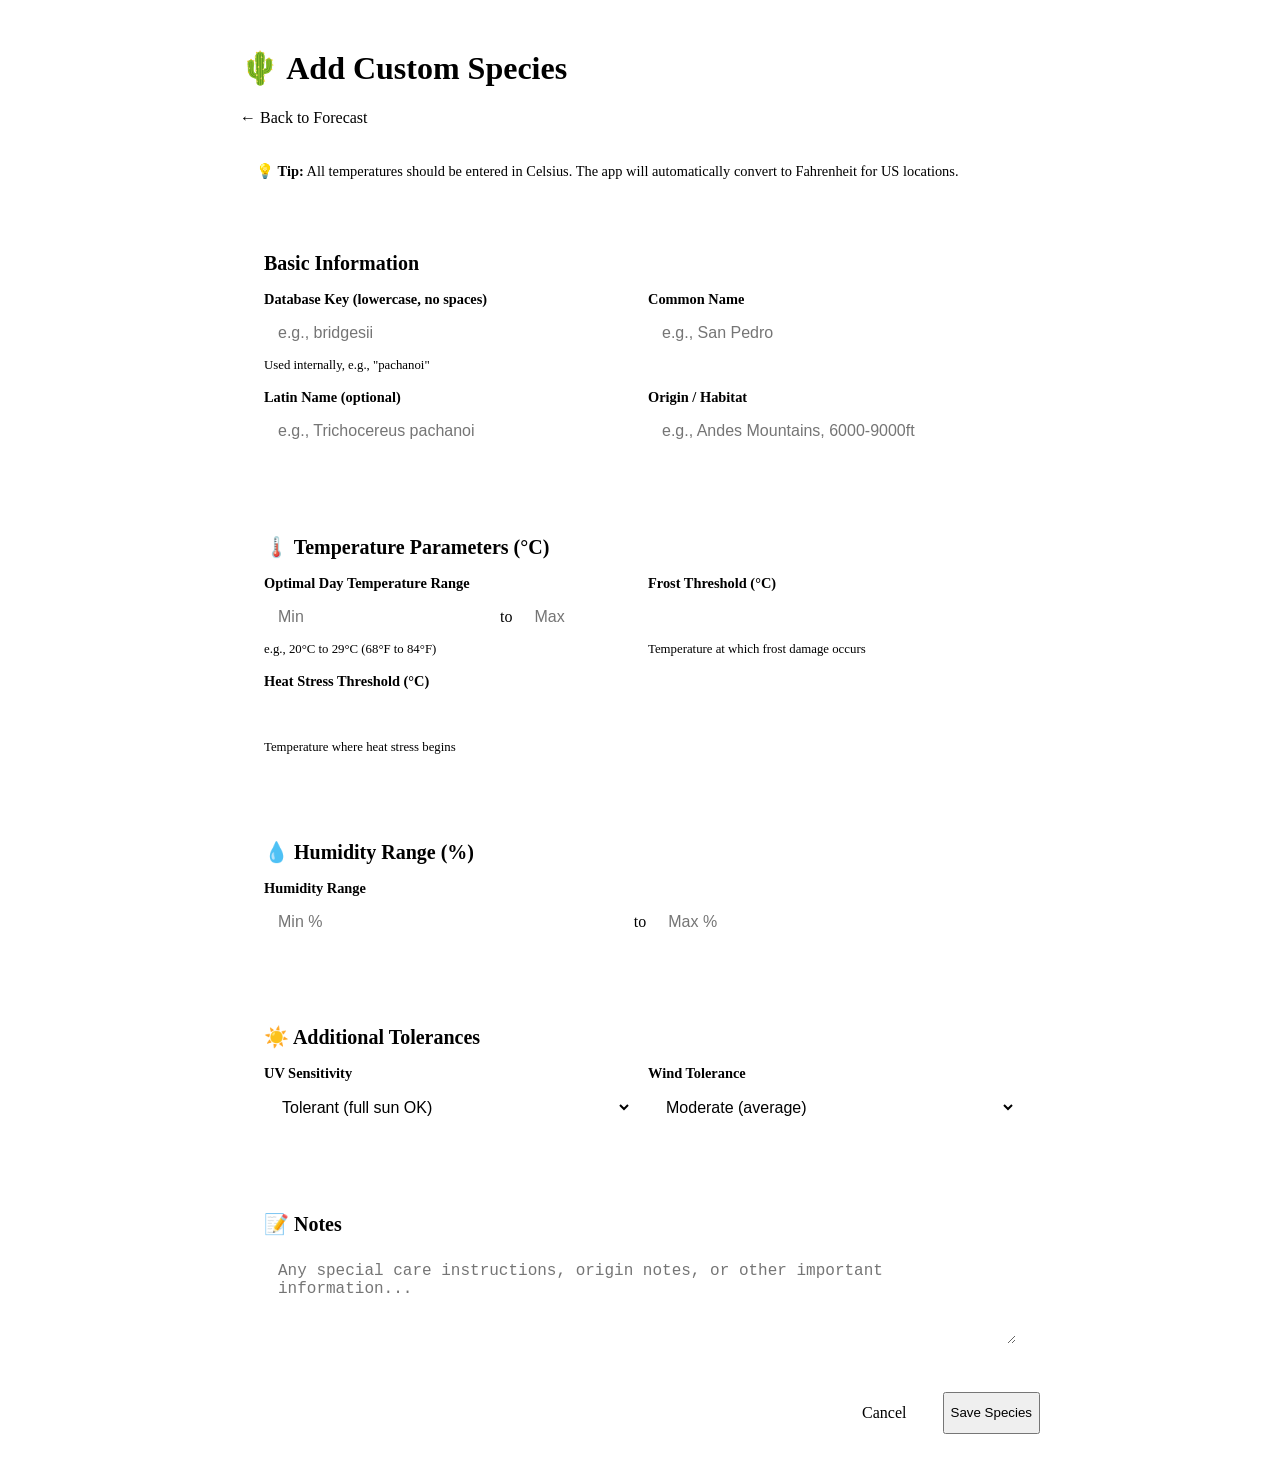
==== web/templates/add_species.html @ 395b9148 "ttttt" ====
<!DOCTYPE html>
<html lang="en">
<head>
    <meta charset="UTF-8">
    <meta name="viewport" content="width=device-width, initial-scale=1.0">
    <title>Add Custom Species - Cactus Weather Advisor</title>
    <link rel="stylesheet" href="{{ url_for('static', filename='css/style.css') }}">
    <style>
        .form-container {
            max-width: 800px;
            margin: 0 auto;
            padding: 20px;
        }
        .form-section {
            background: var(--surface);
            border-radius: 12px;
            padding: 24px;
            margin-bottom: 20px;
            border: 1px solid var(--border);
        }
        .form-section h2 {
            margin-bottom: 16px;
            color: var(--hunter-green);
            font-size: 1.25rem;
        }
        .form-grid {
            display: grid;
            grid-template-columns: repeat(auto-fit, minmax(250px, 1fr));
            gap: 16px;
        }
        .form-group {
            display: flex;
            flex-direction: column;
            gap: 6px;
        }
        .form-group label {
            font-weight: 600;
            color: var(--evergreen);
            font-size: 0.9rem;
        }
        .form-group input,
        .form-group textarea,
        .form-group select {
            padding: 10px 14px;
            border: 2px solid var(--border);
            border-radius: 8px;
            font-size: 1rem;
            background: var(--bg);
        }
        .form-group input:focus,
        .form-group textarea:focus,
        .form-group select:focus {
            outline: none;
            border-color: var(--fern);
        }
        .form-group small {
            color: var(--text-secondary);
            font-size: 0.8rem;
        }
        .temp-range {
            display: flex;
            gap: 8px;
            align-items: center;
        }
        .temp-range input {
            flex: 1;
        }
        .temp-range span {
            color: var(--text-secondary);
        }
        .checkbox-group {
            display: flex;
            align-items: center;
            gap: 8px;
        }
        .checkbox-group input[type="checkbox"] {
            width: 20px;
            height: 20px;
        }
        .form-actions {
            display: flex;
            gap: 12px;
            justify-content: flex-end;
            margin-top: 24px;
        }
        .btn-secondary {
            background: var(--bg);
            color: var(--hunter-green);
            border: 2px solid var(--border);
        }
        .btn-secondary:hover {
            background: var(--border);
        }
        .help-text {
            background: var(--lime-cream);
            padding: 12px 16px;
            border-radius: 8px;
            margin-bottom: 20px;
            font-size: 0.9rem;
        }
    </style>
</head>
<body>
    <div class="form-container">
        <header class="app-header" style="margin-bottom: 24px;">
            <h1>🌵 Add Custom Species</h1>
            <a href="/" style="color: var(--fern); text-decoration: none;">← Back to Forecast</a>
        </header>

        <div class="help-text">
            💡 <strong>Tip:</strong> All temperatures should be entered in Celsius. The app will automatically convert to Fahrenheit for US locations.
        </div>

        <form id="species-form">
            <div class="form-section">
                <h2>Basic Information</h2>
                <div class="form-grid">
                    <div class="form-group">
                        <label for="key">Database Key (lowercase, no spaces)</label>
                        <input type="text" id="key" name="key" placeholder="e.g., bridgesii" required>
                        <small>Used internally, e.g., "pachanoi"</small>
                    </div>
                    <div class="form-group">
                        <label for="common_name">Common Name</label>
                        <input type="text" id="common_name" name="common_name" placeholder="e.g., San Pedro" required>
                    </div>
                    <div class="form-group">
                        <label for="latin_name">Latin Name (optional)</label>
                        <input type="text" id="latin_name" name="latin_name" placeholder="e.g., Trichocereus pachanoi">
                    </div>
                    <div class="form-group">
                        <label for="origin">Origin / Habitat</label>
                        <input type="text" id="origin" name="origin" placeholder="e.g., Andes Mountains, 6000-9000ft">
                    </div>
                </div>
            </div>

            <div class="form-section">
                <h2>🌡️ Temperature Parameters (°C)</h2>
                <div class="form-grid">
                    <div class="form-group">
                        <label>Optimal Day Temperature Range</label>
                        <div class="temp-range">
                            <input type="number" id="temp_optimal_day_min" name="temp_optimal_day_min" placeholder="Min" step="0.1" required>
                            <span>to</span>
                            <input type="number" id="temp_optimal_day_max" name="temp_optimal_day_max" placeholder="Max" step="0.1" required>
                        </div>
                        <small>e.g., 20°C to 29°C (68°F to 84°F)</small>
                    </div>
                    <div class="form-group">
                        <label for="frost_threshold">Frost Threshold (°C)</label>
                        <input type="number" id="frost_threshold" name="frost_threshold" step="0.1" required>
                        <small>Temperature at which frost damage occurs</small>
                    </div>
                    <div class="form-group">
                        <label for="heat_stress">Heat Stress Threshold (°C)</label>
                        <input type="number" id="heat_stress" name="heat_stress" step="0.1" required>
                        <small>Temperature where heat stress begins</small>
                    </div>
                </div>
            </div>

            <div class="form-section">
                <h2>💧 Humidity Range (%)</h2>
                <div class="form-grid">
                    <div class="form-group">
                        <label>Humidity Range</label>
                        <div class="temp-range">
                            <input type="number" id="humidity_min" name="humidity_min" placeholder="Min %" min="0" max="100" required>
                            <span>to</span>
                            <input type="number" id="humidity_max" name="humidity_max" placeholder="Max %" min="0" max="100" required>
                        </div>
                    </div>
                </div>
            </div>

            <div class="form-section">
                <h2>☀️ Additional Tolerances</h2>
                <div class="form-grid">
                    <div class="form-group">
                        <label>UV Sensitivity</label>
                        <select id="uv_sensitive" name="uv_sensitive">
                            <option value="false">Tolerant (full sun OK)</option>
                            <option value="true">Sensitive (needs shade)</option>
                        </select>
                    </div>
                    <div class="form-group">
                        <label>Wind Tolerance</label>
                        <select id="wind_tolerance" name="wind_tolerance">
                            <option value="high">High (dwarf/ground-hugging)</option>
                            <option value="moderate" selected>Moderate (average)</option>
                            <option value="low">Low (tall/thin, prone to tipping)</option>
                        </select>
                    </div>
                </div>
            </div>

            <div class="form-section">
                <h2>📝 Notes</h2>
                <div class="form-group">
                    <textarea id="notes" name="notes" rows="4" placeholder="Any special care instructions, origin notes, or other important information..."></textarea>
                </div>
            </div>

            <div class="form-actions">
                <a href="/" class="btn-secondary" style="padding: 12px 24px; border-radius: 10px; text-decoration: none;">Cancel</a>
                <button type="submit">Save Species</button>
            </div>
        </form>

        <div id="message" style="margin-top: 20px; padding: 16px; border-radius: 8px; display: none;"></div>
    </div>

    <script>
        document.getElementById('species-form').addEventListener('submit', async (e) => {
            e.preventDefault();
            
            const formData = new FormData(e.target);
            const data = Object.fromEntries(formData);
            
            // Convert numeric fields
            data.temp_optimal_day_min = parseFloat(data.temp_optimal_day_min);
            data.temp_optimal_day_max = parseFloat(data.temp_optimal_day_max);
            data.frost_threshold = parseFloat(data.frost_threshold);
            data.heat_stress = parseFloat(data.heat_stress);
            data.humidity_min = parseInt(data.humidity_min);
            data.humidity_max = parseInt(data.humidity_max);
            data.uv_sensitive = data.uv_sensitive === 'true';
            
            try {
                const resp = await fetch('/api/species', {
                    method: 'POST',
                    headers: { 'Content-Type': 'application/json' },
                    body: JSON.stringify(data)
                });
                
                const result = await resp.json();
                const msgDiv = document.getElementById('message');
                
                if (resp.ok) {
                    msgDiv.style.background = '#dcfce7';
                    msgDiv.style.color = '#15803d';
                    msgDiv.textContent = '✓ Species added successfully! Redirecting...';
                    msgDiv.style.display = 'block';
                    setTimeout(() => window.location.href = '/', 1500);
                } else {
                    msgDiv.style.background = '#fee2e2';
                    msgDiv.style.color = '#991b1b';
                    msgDiv.textContent = '✗ Error: ' + result.error;
                    msgDiv.style.display = 'block';
                }
            } catch (err) {
                const msgDiv = document.getElementById('message');
                msgDiv.style.background = '#fee2e2';
                msgDiv.style.color = '#991b1b';
                msgDiv.textContent = '✗ Network error: ' + err.message;
                msgDiv.style.display = 'block';
            }
        });
    </script>
</body>
</html>
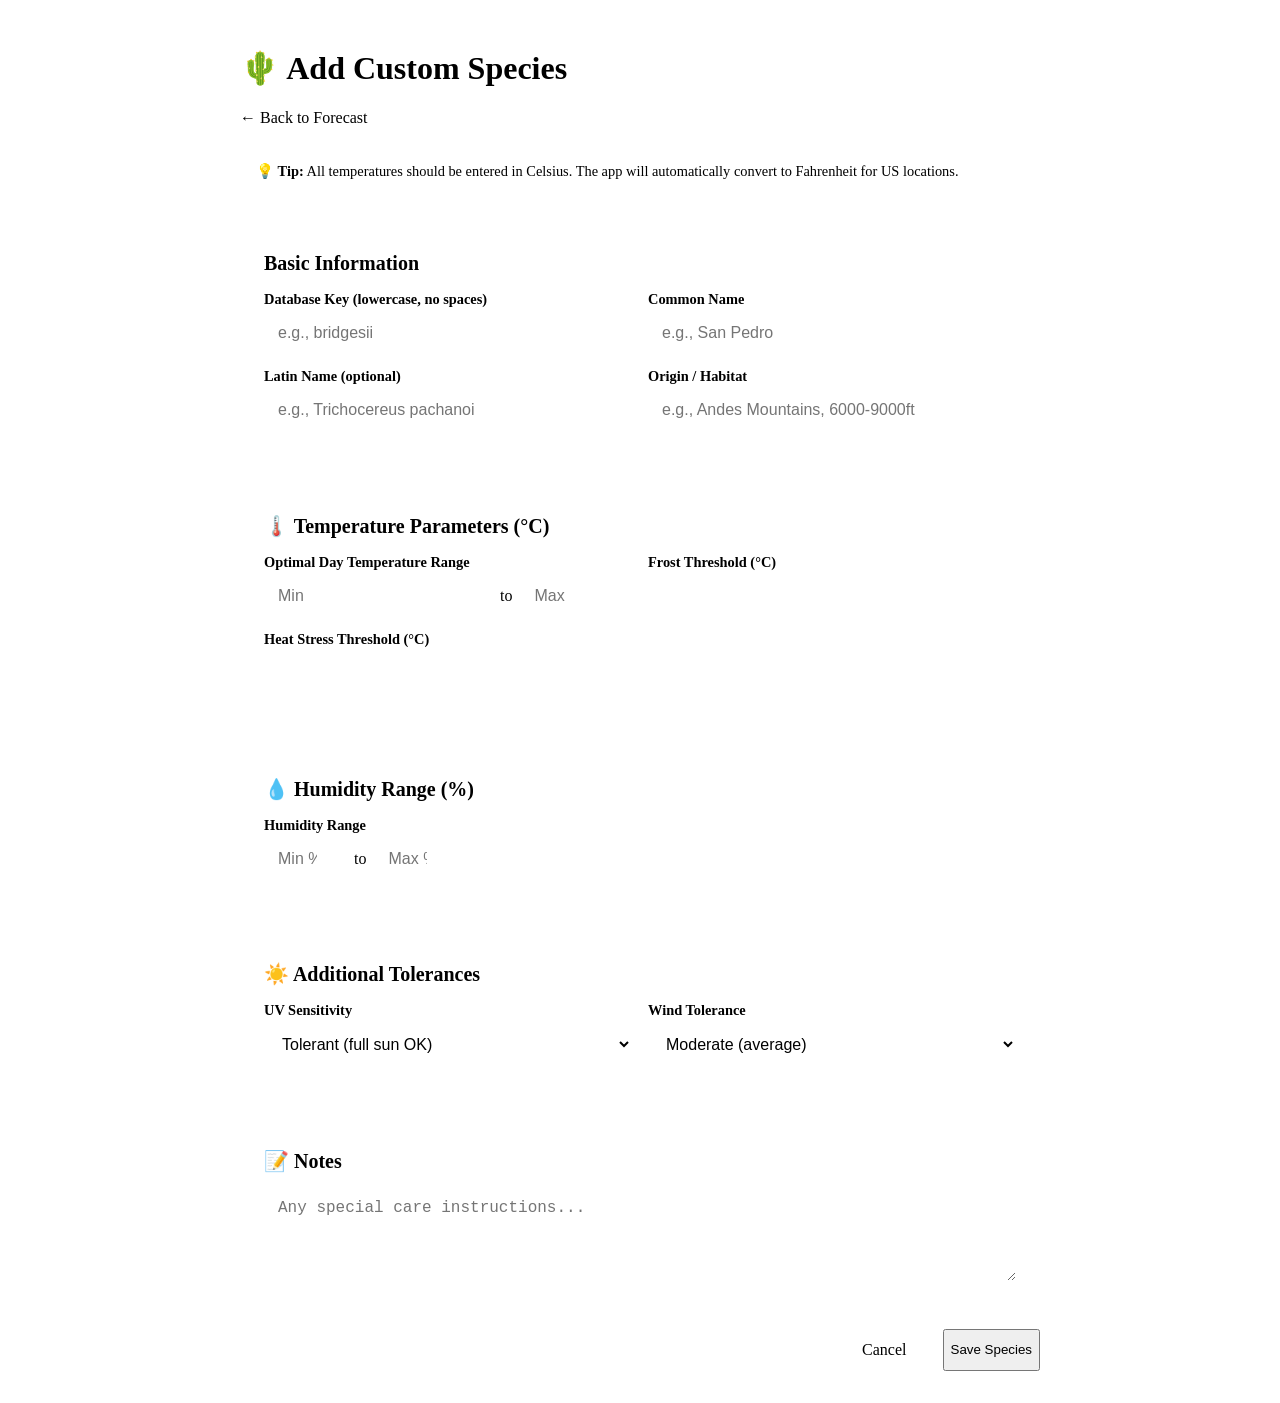
==== commit 25d3194f: "hopefully sorted" ====
--- a/web/templates/add_species.html
+++ b/web/templates/add_species.html
@@ -6,98 +6,18 @@
     <title>Add Custom Species - Cactus Weather Advisor</title>
     <link rel="stylesheet" href="{{ url_for('static', filename='css/style.css') }}">
     <style>
-        .form-container {
-            max-width: 800px;
-            margin: 0 auto;
-            padding: 20px;
-        }
-        .form-section {
-            background: var(--surface);
-            border-radius: 12px;
-            padding: 24px;
-            margin-bottom: 20px;
-            border: 1px solid var(--border);
-        }
-        .form-section h2 {
-            margin-bottom: 16px;
-            color: var(--hunter-green);
-            font-size: 1.25rem;
-        }
-        .form-grid {
-            display: grid;
-            grid-template-columns: repeat(auto-fit, minmax(250px, 1fr));
-            gap: 16px;
-        }
-        .form-group {
-            display: flex;
-            flex-direction: column;
-            gap: 6px;
-        }
-        .form-group label {
-            font-weight: 600;
-            color: var(--evergreen);
-            font-size: 0.9rem;
-        }
-        .form-group input,
-        .form-group textarea,
-        .form-group select {
-            padding: 10px 14px;
-            border: 2px solid var(--border);
-            border-radius: 8px;
-            font-size: 1rem;
-            background: var(--bg);
-        }
-        .form-group input:focus,
-        .form-group textarea:focus,
-        .form-group select:focus {
-            outline: none;
-            border-color: var(--fern);
-        }
-        .form-group small {
-            color: var(--text-secondary);
-            font-size: 0.8rem;
-        }
-        .temp-range {
-            display: flex;
-            gap: 8px;
-            align-items: center;
-        }
-        .temp-range input {
-            flex: 1;
-        }
-        .temp-range span {
-            color: var(--text-secondary);
-        }
-        .checkbox-group {
-            display: flex;
-            align-items: center;
-            gap: 8px;
-        }
-        .checkbox-group input[type="checkbox"] {
-            width: 20px;
-            height: 20px;
-        }
-        .form-actions {
-            display: flex;
-            gap: 12px;
-            justify-content: flex-end;
-            margin-top: 24px;
-        }
-        .btn-secondary {
-            background: var(--bg);
-            color: var(--hunter-green);
-            border: 2px solid var(--border);
-        }
-        .btn-secondary:hover {
-            background: var(--border);
-        }
-        .help-text {
-            background: var(--lime-cream);
-            padding: 12px 16px;
-            border-radius: 8px;
-            margin-bottom: 20px;
-            font-size: 0.9rem;
-        }
+        .form-container { max-width: 800px; margin: 0 auto; padding: 20px; }
+        .form-section { background: var(--surface); border-radius: 12px; padding: 24px; margin-bottom: 20px; border: 1px solid var(--border); }
+        .form-section h2 { margin-bottom: 16px; color: var(--hunter-green); font-size: 1.25rem; }
+        .form-grid { display: grid; grid-template-columns: repeat(auto-fit, minmax(250px, 1fr)); gap: 16px; }
+        .form-group { display: flex; flex-direction: column; gap: 6px; }
+        .form-group label { font-weight: 600; color: var(--evergreen); font-size: 0.9rem; }
+        .form-group input, .form-group textarea, .form-group select { padding: 10px 14px; border: 2px solid var(--border); border-radius: 8px; font-size: 1rem; background: var(--bg); }
+        .form-group input:focus, .form-group textarea:focus, .form-group select:focus { outline: none; border-color: var(--fern); }
+        .temp-range { display: flex; gap: 8px; align-items: center; }
+        .form-actions { display: flex; gap: 12px; justify-content: flex-end; margin-top: 24px; }
+        .btn-secondary { background: var(--bg); color: var(--hunter-green); border: 2px solid var(--border); padding: 12px 24px; border-radius: 10px; text-decoration: none; }
+        .help-text { background: var(--lime-cream); padding: 12px 16px; border-radius: 8px; margin-bottom: 20px; font-size: 0.9rem; }
     </style>
 </head>
 <body>
@@ -106,35 +26,31 @@
             <h1>🌵 Add Custom Species</h1>
             <a href="/" style="color: var(--fern); text-decoration: none;">← Back to Forecast</a>
         </header>
-
-        <div class="help-text">
-            💡 <strong>Tip:</strong> All temperatures should be entered in Celsius. The app will automatically convert to Fahrenheit for US locations.
-        </div>
-
+        <div class="help-text">💡 <strong>Tip:</strong> All temperatures should be entered in Celsius. The app will automatically convert to Fahrenheit for US locations.</div>
+        
         <form id="species-form">
             <div class="form-section">
                 <h2>Basic Information</h2>
                 <div class="form-grid">
                     <div class="form-group">
-                        <label for="key">Database Key (lowercase, no spaces)</label>
+                        <label>Database Key (lowercase, no spaces)</label>
                         <input type="text" id="key" name="key" placeholder="e.g., bridgesii" required>
-                        <small>Used internally, e.g., "pachanoi"</small>
                     </div>
                     <div class="form-group">
-                        <label for="common_name">Common Name</label>
+                        <label>Common Name</label>
                         <input type="text" id="common_name" name="common_name" placeholder="e.g., San Pedro" required>
                     </div>
                     <div class="form-group">
-                        <label for="latin_name">Latin Name (optional)</label>
+                        <label>Latin Name (optional)</label>
                         <input type="text" id="latin_name" name="latin_name" placeholder="e.g., Trichocereus pachanoi">
                     </div>
                     <div class="form-group">
-                        <label for="origin">Origin / Habitat</label>
+                        <label>Origin / Habitat</label>
                         <input type="text" id="origin" name="origin" placeholder="e.g., Andes Mountains, 6000-9000ft">
                     </div>
                 </div>
             </div>
-
+            
             <div class="form-section">
                 <h2>🌡️ Temperature Parameters (°C)</h2>
                 <div class="form-grid">
@@ -145,21 +61,18 @@
                             <span>to</span>
                             <input type="number" id="temp_optimal_day_max" name="temp_optimal_day_max" placeholder="Max" step="0.1" required>
                         </div>
-                        <small>e.g., 20°C to 29°C (68°F to 84°F)</small>
                     </div>
                     <div class="form-group">
-                        <label for="frost_threshold">Frost Threshold (°C)</label>
+                        <label>Frost Threshold (°C)</label>
                         <input type="number" id="frost_threshold" name="frost_threshold" step="0.1" required>
-                        <small>Temperature at which frost damage occurs</small>
                     </div>
                     <div class="form-group">
-                        <label for="heat_stress">Heat Stress Threshold (°C)</label>
+                        <label>Heat Stress Threshold (°C)</label>
                         <input type="number" id="heat_stress" name="heat_stress" step="0.1" required>
-                        <small>Temperature where heat stress begins</small>
                     </div>
                 </div>
             </div>
-
+            
             <div class="form-section">
                 <h2>💧 Humidity Range (%)</h2>
                 <div class="form-grid">
@@ -173,7 +86,7 @@
                     </div>
                 </div>
             </div>
-
+            
             <div class="form-section">
                 <h2>☀️ Additional Tolerances</h2>
                 <div class="form-grid">
@@ -194,68 +107,30 @@
                     </div>
                 </div>
             </div>
-
+            
             <div class="form-section">
                 <h2>📝 Notes</h2>
                 <div class="form-group">
-                    <textarea id="notes" name="notes" rows="4" placeholder="Any special care instructions, origin notes, or other important information..."></textarea>
+                    <textarea id="notes" name="notes" rows="4" placeholder="Any special care instructions..."></textarea>
                 </div>
             </div>
-
+            
             <div class="form-actions">
-                <a href="/" class="btn-secondary" style="padding: 12px 24px; border-radius: 10px; text-decoration: none;">Cancel</a>
+                <a href="/" class="btn-secondary">Cancel</a>
                 <button type="submit">Save Species</button>
             </div>
         </form>
-
         <div id="message" style="margin-top: 20px; padding: 16px; border-radius: 8px; display: none;"></div>
     </div>
-
+    
     <script>
         document.getElementById('species-form').addEventListener('submit', async (e) => {
             e.preventDefault();
-            
-            const formData = new FormData(e.target);
-            const data = Object.fromEntries(formData);
-            
-            // Convert numeric fields
-            data.temp_optimal_day_min = parseFloat(data.temp_optimal_day_min);
-            data.temp_optimal_day_max = parseFloat(data.temp_optimal_day_max);
-            data.frost_threshold = parseFloat(data.frost_threshold);
-            data.heat_stress = parseFloat(data.heat_stress);
-            data.humidity_min = parseInt(data.humidity_min);
-            data.humidity_max = parseInt(data.humidity_max);
-            data.uv_sensitive = data.uv_sensitive === 'true';
-            
-            try {
-                const resp = await fetch('/api/species', {
-                    method: 'POST',
-                    headers: { 'Content-Type': 'application/json' },
-                    body: JSON.stringify(data)
-                });
-                
-                const result = await resp.json();
-                const msgDiv = document.getElementById('message');
-                
-                if (resp.ok) {
-                    msgDiv.style.background = '#dcfce7';
-                    msgDiv.style.color = '#15803d';
-                    msgDiv.textContent = '✓ Species added successfully! Redirecting...';
-                    msgDiv.style.display = 'block';
-                    setTimeout(() => window.location.href = '/', 1500);
-                } else {
-                    msgDiv.style.background = '#fee2e2';
-                    msgDiv.style.color = '#991b1b';
-                    msgDiv.textContent = '✗ Error: ' + result.error;
-                    msgDiv.style.display = 'block';
-                }
-            } catch (err) {
-                const msgDiv = document.getElementById('message');
-                msgDiv.style.background = '#fee2e2';
-                msgDiv.style.color = '#991b1b';
-                msgDiv.textContent = '✗ Network error: ' + err.message;
-                msgDiv.style.display = 'block';
-            }
+            const msgDiv = document.getElementById('message');
+            msgDiv.style.background = '#fee2e2';
+            msgDiv.style.color = '#991b1b';
+            msgDiv.textContent = '✗ Custom species API not yet implemented. Coming in v2.1!';
+            msgDiv.style.display = 'block';
         });
     </script>
 </body>
